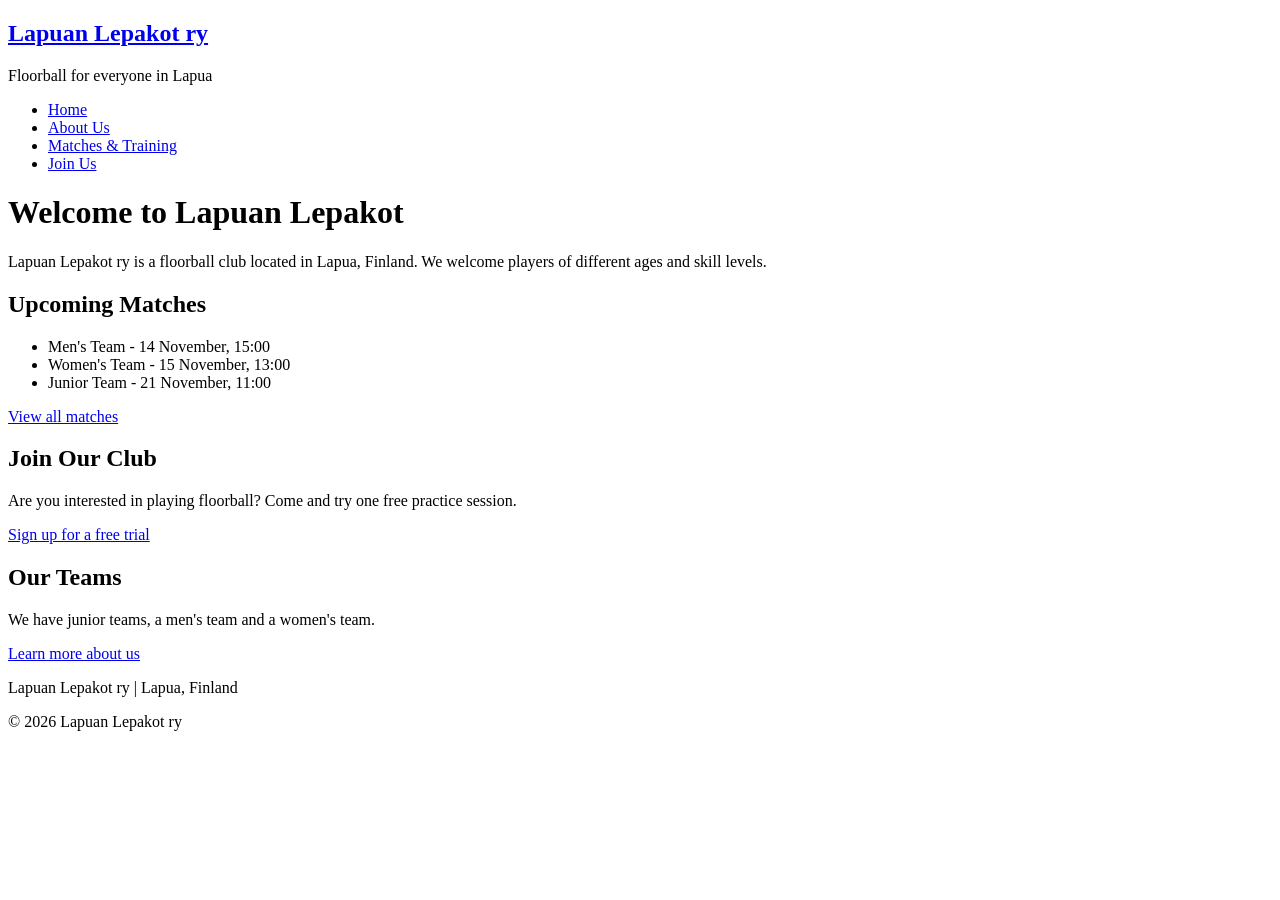
==== index.html @ 7df36db6 "Create Lapuan Lepakot E1 website" ====
<!DOCTYPE html>
<html lang="en">
<head>
    <meta charset="UTF-8">
    <meta name="viewport" content="width=device-width, initial-scale=1.0">
    <title>Lapuan Lepakot ry - Home</title>
</head>
<body>

<header>
    <h2><a href="index.html">Lapuan Lepakot ry</a></h2>
    <p>Floorball for everyone in Lapua</p>

    <nav>
        <ul>
            <li><a href="index.html">Home</a></li>
            <li><a href="about.html">About Us</a></li>
            <li><a href="listing.html">Matches & Training</a></li>
            <li><a href="contact.html">Join Us</a></li>
        </ul>
    </nav>
</header>

<main>
    <h1>Welcome to Lapuan Lepakot</h1>

    <p>
        Lapuan Lepakot ry is a floorball club located in Lapua, Finland.
        We welcome players of different ages and skill levels.
    </p>

    <section>
        <h2>Upcoming Matches</h2>

        <ul>
            <li>Men's Team - 14 November, 15:00</li>
            <li>Women's Team - 15 November, 13:00</li>
            <li>Junior Team - 21 November, 11:00</li>
        </ul>

        <a href="listing.html">View all matches</a>
    </section>

    <section>
        <h2>Join Our Club</h2>

        <p>
            Are you interested in playing floorball?
            Come and try one free practice session.
        </p>

        <a href="contact.html">Sign up for a free trial</a>
    </section>

    <section>
        <h2>Our Teams</h2>

        <p>We have junior teams, a men's team and a women's team.</p>

        <a href="about.html">Learn more about us</a>
    </section>
</main>

<footer>
    <p>Lapuan Lepakot ry | Lapua, Finland</p>
    <p>© 2026 Lapuan Lepakot ry</p>
</footer>

</body>
</html>
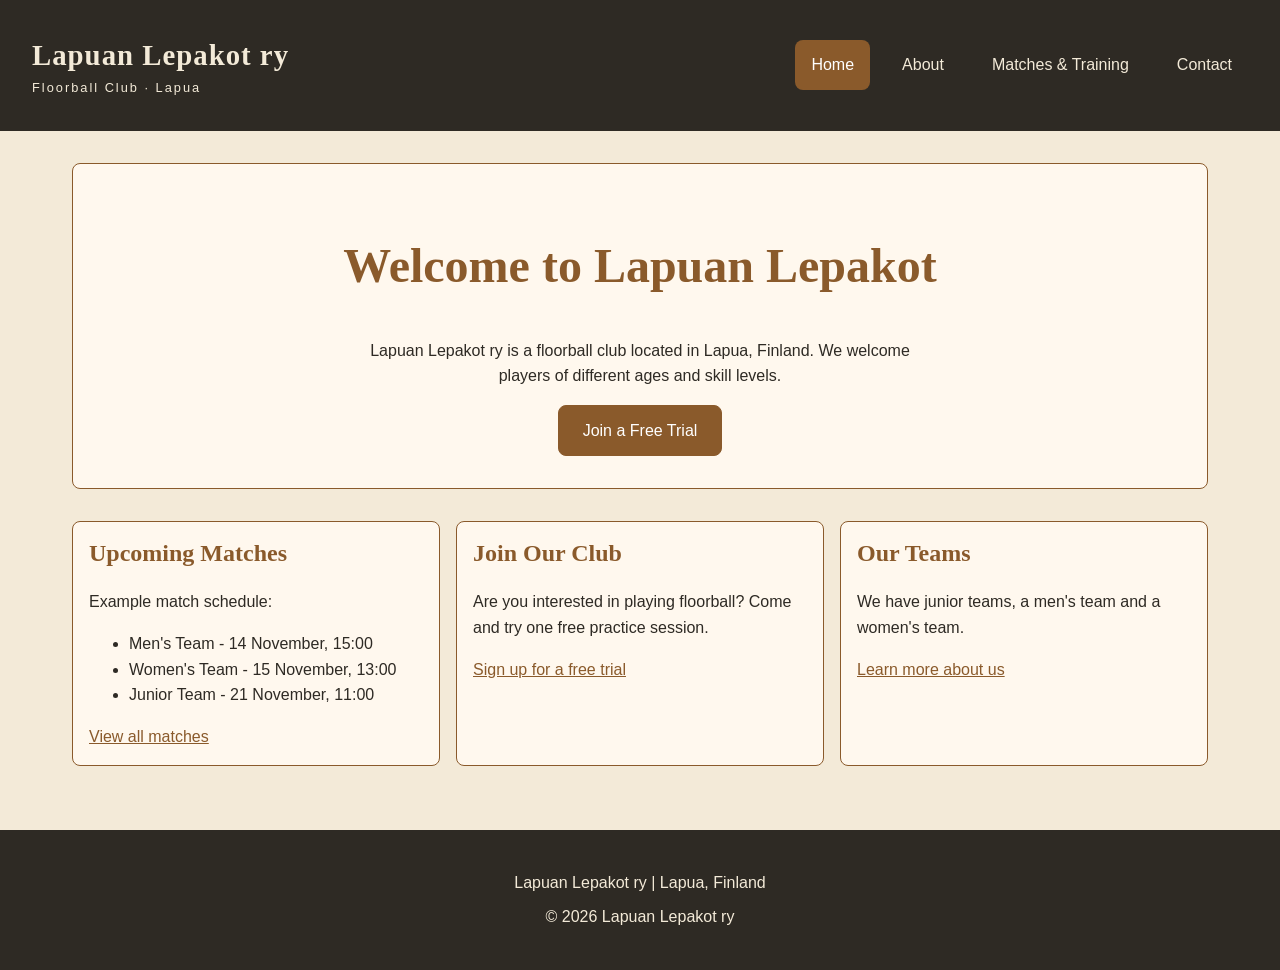
==== commit 025a7a23: "Complete E2 CSS and design" ====
--- a/index.html
+++ b/index.html
@@ -1,64 +1,83 @@
+
 <!DOCTYPE html>
 <html lang="en">
 <head>
     <meta charset="UTF-8">
     <meta name="viewport" content="width=device-width, initial-scale=1.0">
     <title>Lapuan Lepakot ry - Home</title>
+    <link rel="stylesheet" href="style.css">
 </head>
 <body>
 
 <header>
-    <h2><a href="index.html">Lapuan Lepakot ry</a></h2>
-    <p>Floorball for everyone in Lapua</p>
+    <a href="index.html" class="logo">
+        Lapuan Lepakot ry
+        <span>Floorball Club · Lapua</span>
+    </a>
 
-    <nav>
+    <nav aria-label="Main navigation">
         <ul>
-            <li><a href="index.html">Home</a></li>
-            <li><a href="about.html">About Us</a></li>
-            <li><a href="listing.html">Matches & Training</a></li>
-            <li><a href="contact.html">Join Us</a></li>
+            <li><a href="index.html" aria-current="page">Home</a></li>
+            <li><a href="about.html">About</a></li>
+            <li><a href="listing.html">Matches &amp; Training</a></li>
+            <li><a href="contact.html">Contact</a></li>
         </ul>
     </nav>
 </header>
 
 <main>
-    <h1>Welcome to Lapuan Lepakot</h1>
 
-    <p>
-        Lapuan Lepakot ry is a floorball club located in Lapua, Finland.
-        We welcome players of different ages and skill levels.
-    </p>
+    <section class="hero">
+        <h1>Welcome to Lapuan Lepakot</h1>
 
-    <section>
-        <h2>Upcoming Matches</h2>
+        <p>
+            Lapuan Lepakot ry is a floorball club located in Lapua, Finland.
+            We welcome players of different ages and skill levels.
+        </p>
 
-        <ul>
-            <li>Men's Team - 14 November, 15:00</li>
-            <li>Women's Team - 15 November, 13:00</li>
-            <li>Junior Team - 21 November, 11:00</li>
-        </ul>
-
-        <a href="listing.html">View all matches</a>
+        <a href="contact.html" class="cta">Join a Free Trial</a>
     </section>
 
-    <section>
-        <h2>Join Our Club</h2>
+    <div class="cards">
 
-        <p>
-            Are you interested in playing floorball?
-            Come and try one free practice session.
-        </p>
+        <section class="card">
+            <h2>Upcoming Matches</h2>
 
-        <a href="contact.html">Sign up for a free trial</a>
-    </section>
+            <p>Example match schedule:</p>
 
-    <section>
-        <h2>Our Teams</h2>
+            <ul>
+                <li>Men's Team - 14 November, 15:00</li>
+                <li>Women's Team - 15 November, 13:00</li>
+                <li>Junior Team - 21 November, 11:00</li>
+            </ul>
 
-        <p>We have junior teams, a men's team and a women's team.</p>
+            <a href="listing.html">View all matches</a>
+        </section>
 
-        <a href="about.html">Learn more about us</a>
-    </section>
+        <section class="card">
+            <h2>Join Our Club</h2>
+
+            <p>
+                Are you interested in playing floorball?
+                Come and try one free practice session.
+            </p>
+
+            <a href="contact.html">Sign up for a free trial</a>
+        </section>
+
+        <section class="card">
+            <h2>Our Teams</h2>
+
+            <p>
+                We have junior teams, a men's team
+                and a women's team.
+            </p>
+
+            <a href="about.html">Learn more about us</a>
+        </section>
+
+    </div>
+
 </main>
 
 <footer>
@@ -67,4 +86,4 @@
 </footer>
 
 </body>
-</html>+</html>
--- a/style.css
+++ b/style.css
@@ -0,0 +1,452 @@
+
+/* 1. Colours, fonts and spacing */
+
+:root {
+    color-scheme: light dark;
+
+    --background: #f3ead8;
+    --text: #2e2a24;
+    --accent: #8a5a2b;
+    --surface: #fff8ee;
+    --header: #2e2a24;
+    --header-text: #f3ead8;
+    --button-text: #ffffff;
+    --border: #8a5a2b;
+
+    --font-heading: Georgia, serif;
+    --font-text: Arial, sans-serif;
+
+    --space-small: 0.5rem;
+    --space-medium: 1rem;
+    --space-large: 2rem;
+    --radius: 8px;
+}
+
+
+/* 2. Basic page settings */
+
+*, *::before, *::after {
+    box-sizing: border-box;
+}
+
+html {
+    scroll-behavior: smooth;
+}
+
+body {
+    margin: 0;
+    min-height: 100vh;
+    min-height: 100dvh;
+    background-color: var(--background);
+    color: var(--text);
+    font-family: var(--font-text);
+    font-size: 1rem;
+    line-height: 1.6;
+    overflow-wrap: break-word;
+
+    display: grid;
+    grid-template-rows: auto 1fr auto;
+}
+
+
+/* 3. Header */
+
+header {
+    background-color: var(--header);
+    color: var(--header-text);
+    padding: var(--space-medium);
+
+    display: flex;
+    flex-direction: column;
+    align-items: center;
+    gap: var(--space-medium);
+}
+
+header h1,
+header h2 {
+    color: var(--header-text);
+    margin: 0;
+}
+
+
+/* 4. Text-based logo */
+
+.logo {
+    display: inline-block;
+    color: var(--header-text);
+    font-family: var(--font-heading);
+    font-size: 1.8rem;
+    font-weight: bold;
+    text-decoration: none;
+    text-align: center;
+    letter-spacing: 1px;
+}
+
+.logo span {
+    display: block;
+    font-family: var(--font-text);
+    font-size: 0.8rem;
+    font-weight: normal;
+    letter-spacing: 2px;
+}
+
+.logo:hover {
+    text-decoration: none;
+}
+
+
+/* 5. Navigation using Flexbox */
+
+nav ul {
+    display: flex;
+    flex-wrap: wrap;
+    justify-content: center;
+    gap: var(--space-small);
+
+    list-style: none;
+    padding: 0;
+    margin: 0;
+}
+
+nav a {
+    display: block;
+    color: var(--header-text);
+    text-decoration: none;
+    padding: 0.75rem 1rem;
+    border-radius: var(--radius);
+}
+
+nav a:hover,
+nav a[aria-current="page"] {
+    background-color: var(--accent);
+    color: var(--button-text);
+}
+
+
+/* 6. Main content */
+
+main {
+    width: 100%;
+    max-width: 75rem;
+    min-width: 0;
+    margin-inline: auto;
+    padding: var(--space-medium);
+}
+
+
+/* 7. Headings and paragraphs */
+
+h1, h2, h3 {
+    font-family: var(--font-heading);
+    color: var(--accent);
+    line-height: 1.3;
+}
+
+h1 {
+    font-size: clamp(2rem, 5vw, 3rem);
+}
+
+h2 {
+    font-size: 1.5rem;
+}
+
+h3 {
+    font-size: 1.25rem;
+}
+
+p {
+    max-width: 65ch;
+    margin-bottom: var(--space-medium);
+}
+
+
+/* 8. Content sections */
+
+section {
+    background-color: var(--surface);
+    padding: var(--space-medium);
+    margin-bottom: var(--space-large);
+    border: 1px solid var(--border);
+    border-radius: var(--radius);
+}
+
+section h2 {
+    margin-top: 0;
+}
+
+
+/* 9. Hero section */
+
+.hero {
+    text-align: center;
+    padding: var(--space-large);
+}
+
+.hero p {
+    margin-inline: auto;
+}
+
+
+/* 10. Responsive cards using CSS Grid */
+
+.cards,
+.teams-grid {
+    display: grid;
+    grid-template-columns:
+        repeat(auto-fit, minmax(min(100%, 16rem), 1fr));
+    gap: var(--space-medium);
+}
+
+.card {
+    min-width: 0;
+    background-color: var(--surface);
+    border: 1px solid var(--border);
+    border-radius: var(--radius);
+    padding: var(--space-medium);
+}
+
+.card h3 {
+    margin-top: 0;
+}
+
+
+/* 11. Links */
+
+a {
+    color: var(--accent);
+}
+
+a:hover {
+    text-decoration: underline;
+}
+
+
+/* 12. Buttons */
+
+button,
+.btn,
+.cta {
+    display: inline-block;
+    background-color: var(--accent);
+    color: var(--button-text);
+    padding: 0.75rem 1.5rem;
+    border: 1px solid var(--border);
+    border-radius: var(--radius);
+    font-family: var(--font-text);
+    font-size: 1rem;
+    text-decoration: none;
+    text-align: center;
+    cursor: pointer;
+}
+
+button:hover,
+.btn:hover,
+.cta:hover {
+    text-decoration: underline;
+}
+
+
+/* 13. Images */
+
+img {
+    display: block;
+    max-width: 100%;
+    height: auto;
+    border-radius: var(--radius);
+}
+
+
+/* 14. Match and training tables */
+
+table {
+    width: 100%;
+    table-layout: fixed;
+    border-collapse: collapse;
+    margin-block: var(--space-medium);
+}
+
+th,
+td {
+    padding: var(--space-small);
+    border: 1px solid var(--border);
+    text-align: left;
+    overflow-wrap: anywhere;
+}
+
+th {
+    background-color: var(--accent);
+    color: var(--button-text);
+}
+
+tbody tr:nth-child(even) {
+    background-color: var(--background);
+}
+
+caption {
+    font-weight: bold;
+    padding: var(--space-small);
+}
+
+
+/* 15. Contact and registration form */
+
+form {
+    width: 100%;
+    max-width: 40rem;
+    margin-inline: auto;
+}
+
+label {
+    display: block;
+    font-weight: bold;
+    margin-bottom: var(--space-small);
+}
+
+input,
+select,
+textarea {
+    width: 100%;
+    min-width: 0;
+    padding: 0.75rem;
+    margin-bottom: var(--space-medium);
+
+    background-color: var(--surface);
+    color: var(--text);
+
+    border: 1px solid var(--border);
+    border-radius: var(--radius);
+    font: inherit;
+}
+
+textarea {
+    min-height: 8rem;
+    resize: vertical;
+}
+
+input[type="checkbox"],
+input[type="radio"] {
+    width: auto;
+}
+
+
+/* 16. Keyboard accessibility */
+
+a:focus-visible,
+button:focus-visible,
+input:focus-visible,
+select:focus-visible,
+textarea:focus-visible {
+    outline: 3px solid var(--text);
+    outline-offset: 4px;
+}
+
+header a:focus-visible,
+footer a:focus-visible {
+    outline-color: var(--header-text);
+}
+
+
+/* 17. Footer */
+
+footer {
+    background-color: var(--header);
+    color: var(--header-text);
+    text-align: center;
+    padding: var(--space-large);
+}
+
+footer p {
+    margin: 0.5rem auto;
+}
+
+footer a {
+    color: var(--header-text);
+}
+
+
+/* 18. Desktop responsive layout */
+
+@media (min-width: 48rem) {
+
+    header {
+        flex-direction: row;
+        justify-content: space-between;
+        padding: var(--space-large);
+    }
+
+    .logo {
+        text-align: left;
+    }
+
+    nav ul {
+        gap: var(--space-medium);
+    }
+
+    main {
+        padding: var(--space-large);
+    }
+
+    section {
+        padding: var(--space-large);
+    }
+
+    .two-column {
+        display: grid;
+        grid-template-columns: 1fr 1fr;
+        gap: var(--space-large);
+    }
+
+    th,
+    td {
+        padding: var(--space-medium);
+    }
+}
+
+
+/* 19. Automatic dark mode */
+
+@media (prefers-color-scheme: dark) {
+
+    :root {
+        --background: #211e19;
+        --text: #f3ead8;
+        --accent: #d6a66e;
+        --surface: #302a23;
+        --header: #171410;
+        --header-text: #f3ead8;
+        --button-text: #211e19;
+        --border: #d6a66e;
+    }
+}
+
+
+/* 20. Reduced motion accessibility */
+
+@media (prefers-reduced-motion: reduce) {
+
+    html {
+        scroll-behavior: auto;
+    }
+}
+@media (max-width: 480px) {
+    nav {
+        width: 100%;
+    }
+
+    nav ul {
+        display: flex;
+        flex-wrap: nowrap;
+        justify-content: center;
+        gap: 0.15rem;
+    }
+
+    nav a {
+        font-size: 0.75rem;
+        padding: 0.65rem 0.3rem;
+        white-space: nowrap;
+    }
+
+    .logo {
+        font-size: 1.4rem;
+    }
+}
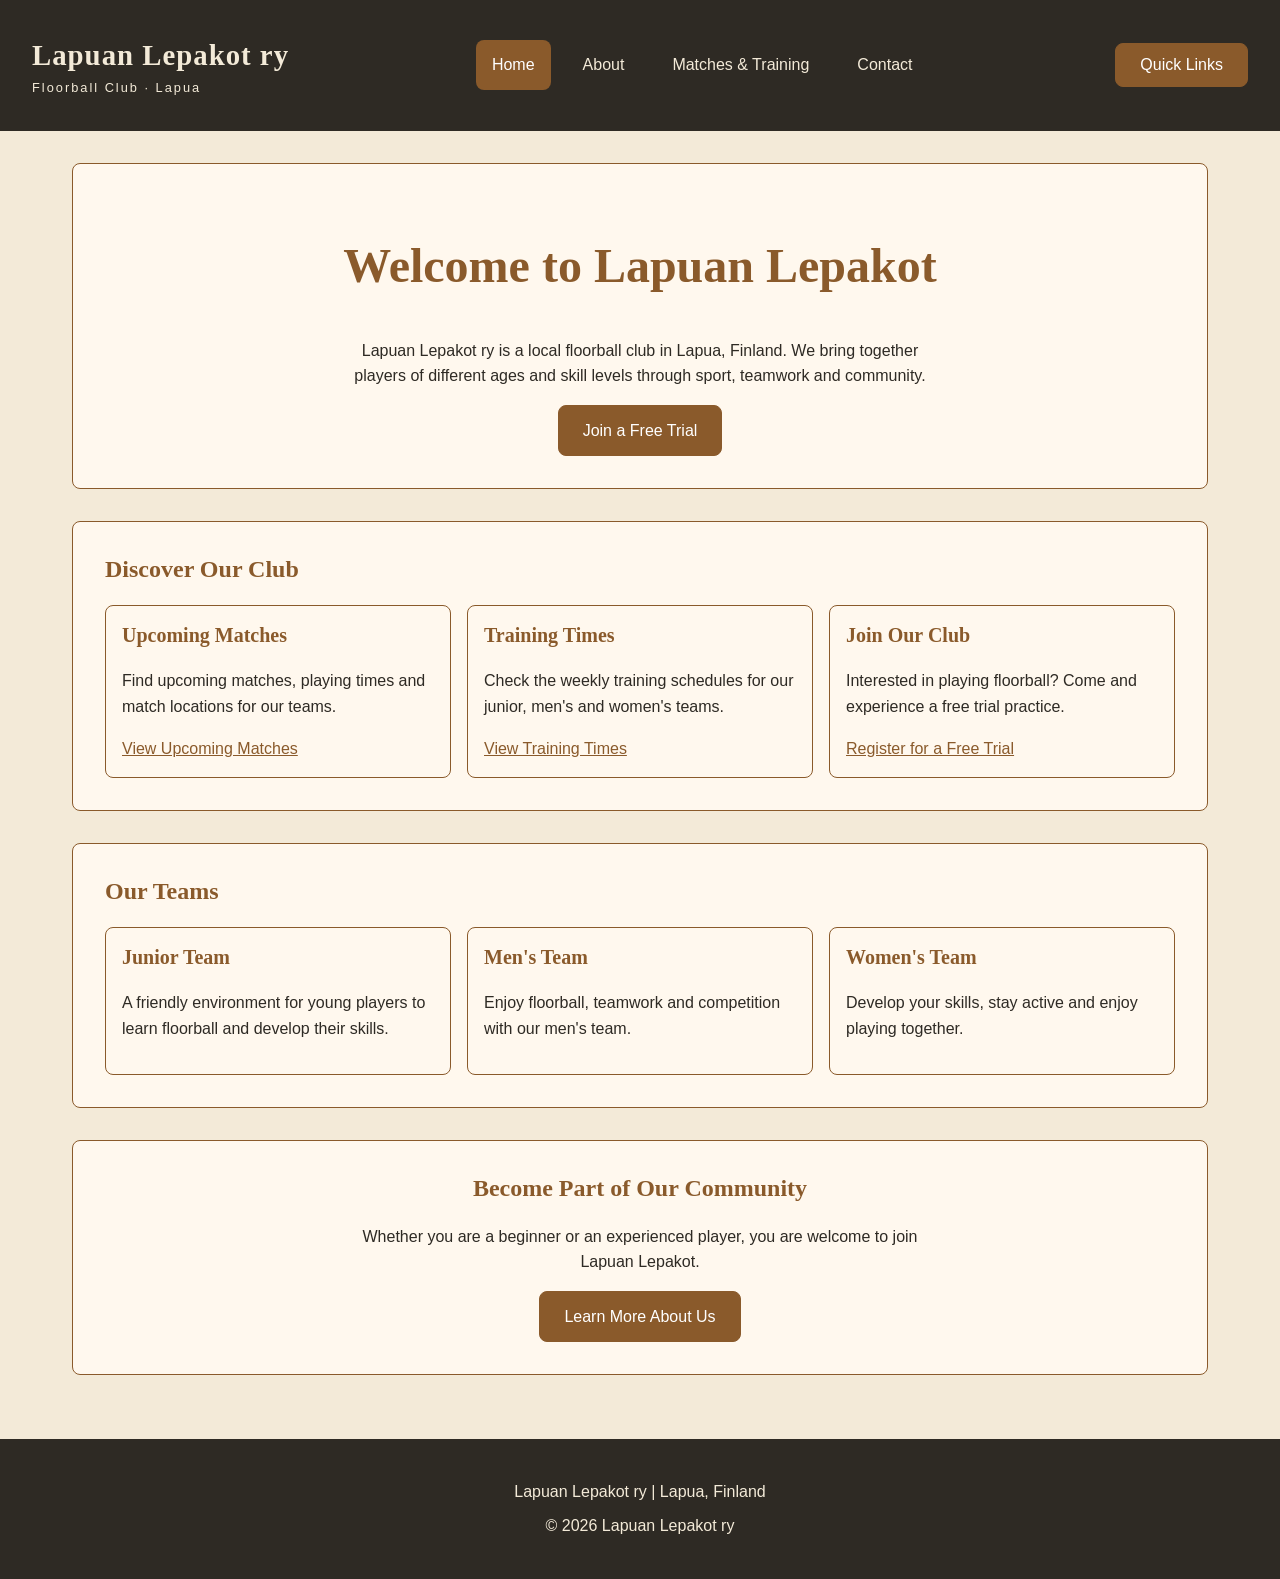
==== commit 9641387b: "Complete E3 JavaScript" ====
--- a/index.html
+++ b/index.html
@@ -4,8 +4,10 @@
 <head>
     <meta charset="UTF-8">
     <meta name="viewport" content="width=device-width, initial-scale=1.0">
-    <title>Lapuan Lepakot ry - Home</title>
+    <title>Home - Lapuan Lepakot ry</title>
     <link rel="stylesheet" href="style.css">
+    <script src="script.js" defer></script>
+    <link rel="icon" href="data:,">
 </head>
 <body>
 
@@ -23,66 +25,192 @@
             <li><a href="contact.html">Contact</a></li>
         </ul>
     </nav>
+
+    <!-- E3 - Quick Links Popover -->
+
+    <button type="button" popovertarget="quick-menu">
+        Quick Links
+    </button>
+
+    <div id="quick-menu" popover>
+
+        <h2>Quick Links</h2>
+
+        <ul>
+            <li>
+                <a href="listing.html#match-table">
+                    Upcoming Matches
+                </a>
+            </li>
+
+            <li>
+                <a href="listing.html#training-times">
+                    Training Times
+                </a>
+            </li>
+
+            <li>
+                <a href="contact.html#registration-form">
+                    Free Trial Registration
+                </a>
+            </li>
+
+            <li>
+                <a href="contact.html">
+                    Contact Information
+                </a>
+            </li>
+        </ul>
+
+        <button type="button"
+                popovertarget="quick-menu"
+                popovertargetaction="hide">
+            Close
+        </button>
+
+    </div>
+
 </header>
 
 <main>
 
     <section class="hero">
+
         <h1>Welcome to Lapuan Lepakot</h1>
 
         <p>
-            Lapuan Lepakot ry is a floorball club located in Lapua, Finland.
-            We welcome players of different ages and skill levels.
+            Lapuan Lepakot ry is a local floorball club in Lapua,
+            Finland. We bring together players of different ages
+            and skill levels through sport, teamwork and community.
         </p>
 
-        <a href="contact.html" class="cta">Join a Free Trial</a>
-    </section>
-
-    <div class="cards">
-
-        <section class="card">
-            <h2>Upcoming Matches</h2>
-
-            <p>Example match schedule:</p>
-
-            <ul>
-                <li>Men's Team - 14 November, 15:00</li>
-                <li>Women's Team - 15 November, 13:00</li>
-                <li>Junior Team - 21 November, 11:00</li>
-            </ul>
-
-            <a href="listing.html">View all matches</a>
-        </section>
-
-        <section class="card">
-            <h2>Join Our Club</h2>
-
-            <p>
-                Are you interested in playing floorball?
-                Come and try one free practice session.
-            </p>
-
-            <a href="contact.html">Sign up for a free trial</a>
-        </section>
-
-        <section class="card">
-            <h2>Our Teams</h2>
-
-            <p>
-                We have junior teams, a men's team
-                and a women's team.
-            </p>
-
-            <a href="about.html">Learn more about us</a>
-        </section>
-
-    </div>
+        <a href="contact.html" class="cta">
+            Join a Free Trial
+        </a>
+
+    </section>
+
+    <section>
+
+        <h2>Discover Our Club</h2>
+
+        <div class="cards">
+
+            <article class="card">
+
+                <h3>Upcoming Matches</h3>
+
+                <p>
+                    Find upcoming matches, playing times
+                    and match locations for our teams.
+                </p>
+
+                <a href="listing.html#match-table">
+                    View Upcoming Matches
+                </a>
+
+            </article>
+
+            <article class="card">
+
+                <h3>Training Times</h3>
+
+                <p>
+                    Check the weekly training schedules
+                    for our junior, men's and women's teams.
+                </p>
+
+                <a href="listing.html#training-times">
+                    View Training Times
+                </a>
+
+            </article>
+
+            <article class="card">
+
+                <h3>Join Our Club</h3>
+
+                <p>
+                    Interested in playing floorball?
+                    Come and experience a free trial practice.
+                </p>
+
+                <a href="contact.html#registration-form">
+                    Register for a Free Trial
+                </a>
+
+            </article>
+
+        </div>
+
+    </section>
+
+    <section>
+
+        <h2>Our Teams</h2>
+
+        <div class="teams-grid">
+
+            <article class="card">
+
+                <h3>Junior Team</h3>
+
+                <p>
+                    A friendly environment for young players
+                    to learn floorball and develop their skills.
+                </p>
+
+            </article>
+
+            <article class="card">
+
+                <h3>Men's Team</h3>
+
+                <p>
+                    Enjoy floorball, teamwork and competition
+                    with our men's team.
+                </p>
+
+            </article>
+
+            <article class="card">
+
+                <h3>Women's Team</h3>
+
+                <p>
+                    Develop your skills, stay active and
+                    enjoy playing together.
+                </p>
+
+            </article>
+
+        </div>
+
+    </section>
+
+    <section class="hero">
+
+        <h2>Become Part of Our Community</h2>
+
+        <p>
+            Whether you are a beginner or an experienced player,
+            you are welcome to join Lapuan Lepakot.
+        </p>
+
+        <a href="about.html" class="cta">
+            Learn More About Us
+        </a>
+
+    </section>
 
 </main>
 
 <footer>
+
     <p>Lapuan Lepakot ry | Lapua, Finland</p>
+
     <p>© 2026 Lapuan Lepakot ry</p>
+
 </footer>
 
 </body>
--- a/style.css
+++ b/style.css
@@ -450,3 +450,68 @@
         font-size: 1.4rem;
     }
 }
+
+/* ========================================
+   E3 - Quick Links Popover
+   ======================================== */
+
+#quick-menu {
+    background-color: var(--surface);
+    color: var(--text);
+    border: 2px solid var(--border);
+    border-radius: var(--radius);
+    padding: var(--space-large);
+    width: min(90%, 350px);
+    max-height: 85vh;
+    overflow-y: auto;
+    box-shadow: 0 8px 24px rgba(0, 0, 0, 0.2);
+}
+
+#quick-menu h2 {
+    color: var(--accent);
+    margin-top: 0;
+}
+
+#quick-menu ul {
+    list-style: none;
+    padding: 0;
+    margin-bottom: var(--space-large);
+}
+
+#quick-menu li {
+    margin-bottom: var(--space-medium);
+}
+
+#quick-menu a {
+    color: var(--accent);
+    text-decoration: underline;
+}
+
+#quick-menu a:focus-visible,
+#quick-menu button:focus-visible {
+    outline-color: var(--text);
+}
+
+#quick-menu button {
+    width: 100%;
+}
+
+#quick-menu::backdrop {
+    background-color: rgba(0, 0, 0, 0.4);
+}
+
+/* Responsive header */
+
+header {
+    flex-wrap: wrap;
+}
+.filter-buttons button {
+    background-color: var(--surface);
+    color: var(--accent);
+    border: 1px solid var(--accent);
+}
+
+.filter-buttons button[aria-pressed="true"] {
+    background-color: var(--accent);
+    color: var(--button-text);
+}
